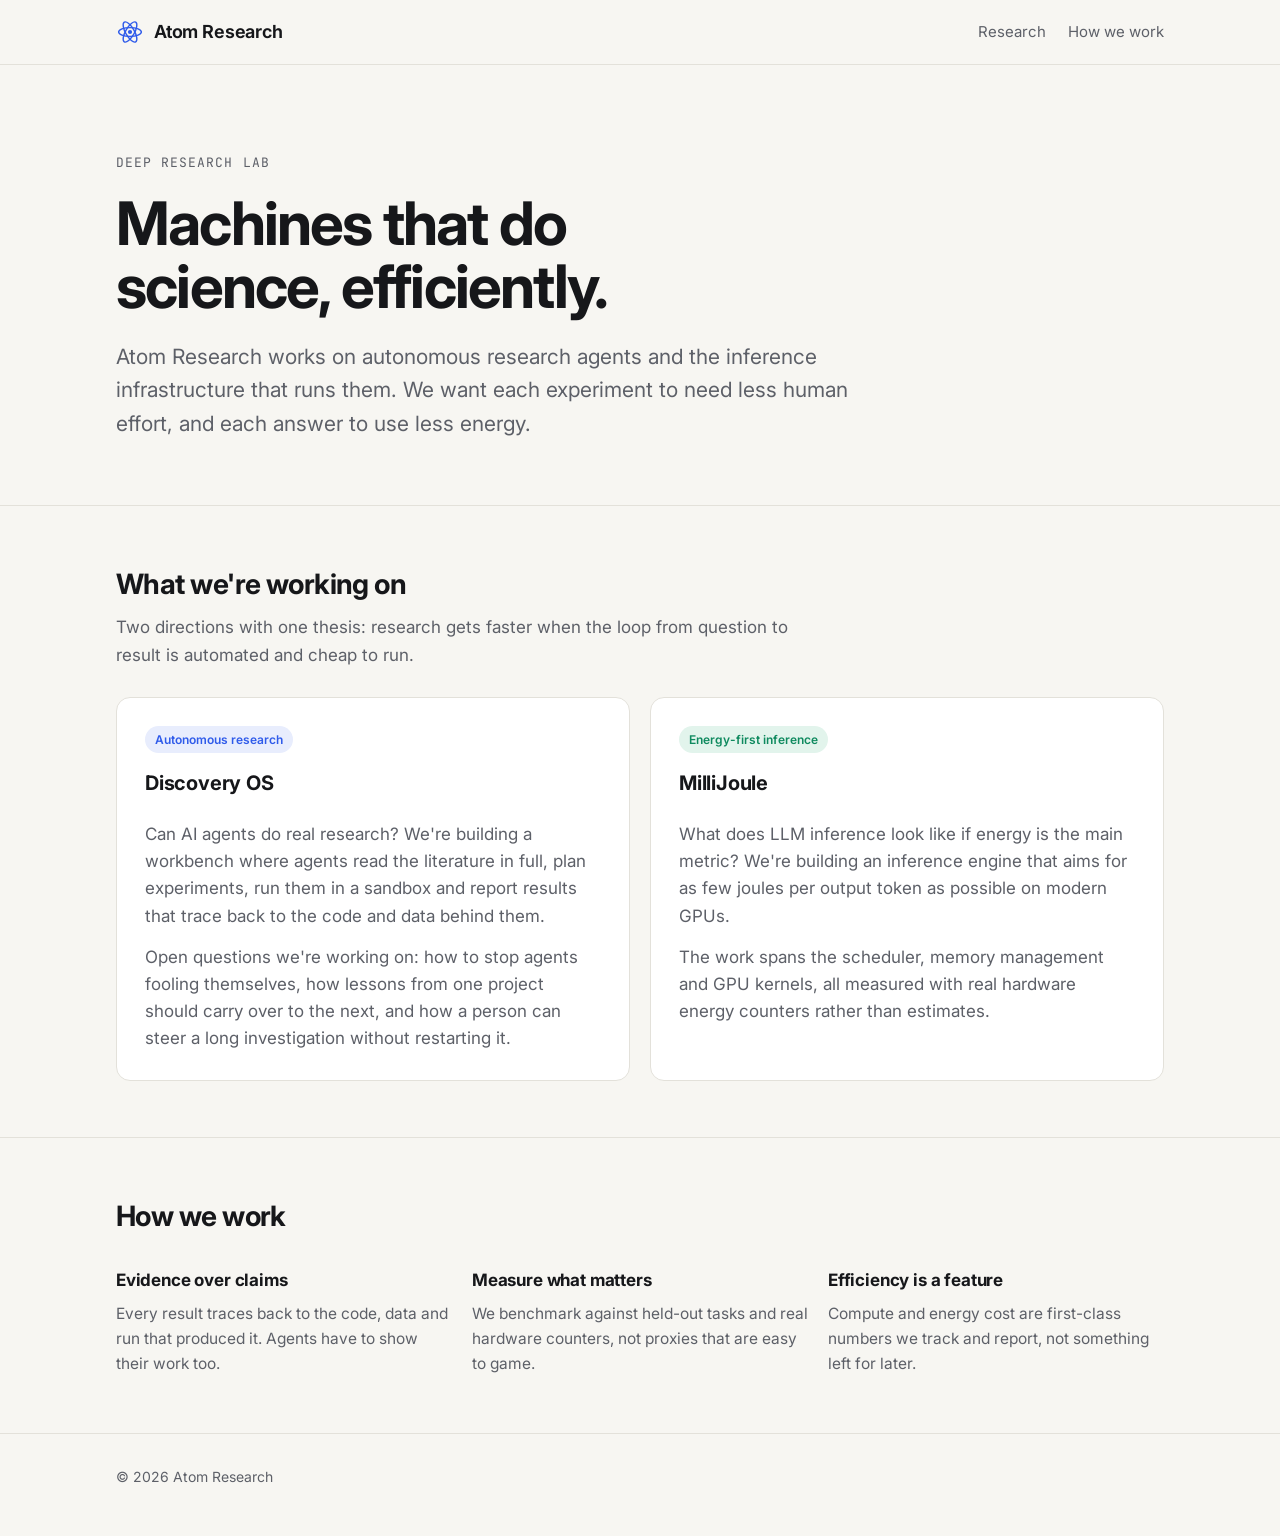
==== index.html @ ffcf3969 "Atom Research lab website Co-Authored-By: Claude Opus 5.5 <noreply@anthropic.com>" ====
<!doctype html>
<html lang="en">
<head>
  <meta charset="utf-8">
  <meta name="viewport" content="width=device-width, initial-scale=1">
  <title>Atom Research</title>
  <meta name="description" content="Atom Research is a deep research lab working on autonomous research agents and energy-efficient AI inference.">
  <link rel="icon" href="favicon.svg" type="image/svg+xml">
  <link rel="preconnect" href="https://fonts.googleapis.com">
  <link rel="preconnect" href="https://fonts.gstatic.com" crossorigin>
  <link href="https://fonts.googleapis.com/css2?family=Inter:wght@400;600;700&family=JetBrains+Mono:wght@400&display=swap" rel="stylesheet">
  <link rel="stylesheet" href="styles.css">
</head>
<body>
  <header class="site-header">
    <div class="wrap">
      <a class="brand" href="./">
        <svg viewBox="0 0 32 32" fill="none" stroke="currentColor" stroke-width="1.6" aria-hidden="true"><ellipse cx="16" cy="16" rx="13" ry="5"/><ellipse cx="16" cy="16" rx="13" ry="5" transform="rotate(60 16 16)"/><ellipse cx="16" cy="16" rx="13" ry="5" transform="rotate(120 16 16)"/><circle cx="16" cy="16" r="2.4" fill="currentColor" stroke="none"/></svg>
        Atom Research
      </a>
      <nav class="nav">
        <a href="#research">Research</a>
        <a href="#about">How we work</a>
      </nav>
    </div>
  </header>

  <main>
    <section class="hero">
      <div class="wrap">
        <p class="eyebrow">Deep research lab</p>
        <h1>Machines that do science, efficiently.</h1>
        <p class="lede">Atom Research works on autonomous research agents and the inference infrastructure that runs them. We want each experiment to need less human effort, and each answer to use less energy.</p>
      </div>
    </section>

    <section class="section" id="research">
      <div class="wrap">
        <div class="section-head">
          <h2>What we're working on</h2>
          <p>Two directions with one thesis: research gets faster when the loop from question to result is automated and cheap to run.</p>
        </div>
        <div class="products">
          <article class="card">
            <span class="tag">Autonomous research</span>
            <h3>Discovery OS</h3>
            <p>Can AI agents do real research? We're building a workbench where agents read the literature in full, plan experiments, run them in a sandbox and report results that trace back to the code and data behind them.</p>
            <p>Open questions we're working on: how to stop agents fooling themselves, how lessons from one project should carry over to the next, and how a person can steer a long investigation without restarting it.</p>
          </article>
          <article class="card energy">
            <span class="tag">Energy-first inference</span>
            <h3>MilliJoule</h3>
            <p>What does LLM inference look like if energy is the main metric? We're building an inference engine that aims for as few joules per output token as possible on modern GPUs.</p>
            <p>The work spans the scheduler, memory management and GPU kernels, all measured with real hardware energy counters rather than estimates.</p>
          </article>
        </div>
      </div>
    </section>

    <section class="section" id="about">
      <div class="wrap">
        <div class="section-head">
          <h2>How we work</h2>
        </div>
        <div class="points">
          <div class="point">
            <h3>Evidence over claims</h3>
            <p>Every result traces back to the code, data and run that produced it. Agents have to show their work too.</p>
          </div>
          <div class="point">
            <h3>Measure what matters</h3>
            <p>We benchmark against held-out tasks and real hardware counters, not proxies that are easy to game.</p>
          </div>
          <div class="point">
            <h3>Efficiency is a feature</h3>
            <p>Compute and energy cost are first-class numbers we track and report, not something left for later.</p>
          </div>
        </div>
      </div>
    </section>
  </main>

  <footer class="site-footer">
    <div class="wrap">
      <span>© 2026 Atom Research</span>
    </div>
  </footer>
</body>
</html>
---- styles.css ----
:root {
  --bg: #f7f6f2;
  --surface: #ffffff;
  --ink: #16171a;
  --muted: #5d6068;
  --line: #e3e1da;
  --accent: #2f5bea;
  --accent-soft: #e8edfd;
  --energy: #0f8a5f;
  --energy-soft: #e2f4ec;
  --radius: 14px;
  --maxw: 1080px;
  color-scheme: light;
}
@media (prefers-color-scheme: dark) {
  :root:not([data-theme="light"]) {
    --bg: #0e0f12;
    --surface: #16181d;
    --ink: #ecedf0;
    --muted: #a0a4ad;
    --line: #2a2d34;
    --accent: #7b9cff;
    --accent-soft: #1c2540;
    --energy: #4fd1a1;
    --energy-soft: #14302a;
    color-scheme: dark;
  }
}

* { box-sizing: border-box; }
html { -webkit-text-size-adjust: 100%; }
body {
  margin: 0;
  background: var(--bg);
  color: var(--ink);
  font-family: "Inter", system-ui, -apple-system, "Segoe UI", sans-serif;
  font-size: 17px;
  line-height: 1.6;
}
a { color: var(--accent); text-decoration: none; }
a:hover { text-decoration: underline; }
img { max-width: 100%; display: block; }
code, .mono { font-family: "JetBrains Mono", ui-monospace, SFMono-Regular, Menlo, monospace; font-size: 0.9em; }

.wrap { max-width: var(--maxw); margin: 0 auto; padding: 0 16px; }

/* header */
.site-header { border-bottom: 1px solid var(--line); }
.site-header .wrap { display: flex; align-items: center; justify-content: space-between; height: 64px; gap: 16px; }
.brand { display: flex; align-items: center; gap: 10px; color: var(--ink); font-weight: 650; letter-spacing: -0.01em; font-size: 18px; }
.brand:hover { text-decoration: none; }
.brand svg { width: 28px; height: 28px; color: var(--accent); }
.nav { display: flex; gap: 22px; font-size: 15px; }
.nav a { color: var(--muted); }
.nav a:hover, .nav a[aria-current="page"] { color: var(--ink); text-decoration: none; }

/* hero */
.hero { padding: 88px 0 64px; }
.eyebrow { font-family: "JetBrains Mono", ui-monospace, monospace; font-size: 13px; letter-spacing: 0.08em; text-transform: uppercase; color: var(--muted); margin: 0 0 18px; }
h1 { font-size: clamp(36px, 6vw, 60px); line-height: 1.05; letter-spacing: -0.03em; margin: 0 0 22px; font-weight: 700; max-width: 16ch; }
.lede { font-size: clamp(18px, 2.2vw, 21px); color: var(--muted); max-width: 60ch; margin: 0; }

h2 { font-size: 28px; letter-spacing: -0.02em; margin: 0 0 8px; }
h3 { font-size: 20px; letter-spacing: -0.01em; margin: 0 0 8px; }
.section { padding: 56px 0; border-top: 1px solid var(--line); }
.section-head { margin-bottom: 28px; }
.section-head p { color: var(--muted); margin: 0; max-width: 62ch; }

/* product cards */
.products { display: grid; grid-template-columns: repeat(2, 1fr); gap: 20px; }
.card {
  background: var(--surface); border: 1px solid var(--line); border-radius: var(--radius);
  padding: 28px; display: flex; flex-direction: column; gap: 14px; color: var(--ink);
  transition: border-color .15s, transform .15s;
}
a.card:hover { text-decoration: none; border-color: var(--accent); transform: translateY(-2px); }
.card .tag { align-self: flex-start; font-size: 12px; font-weight: 600; padding: 4px 10px; border-radius: 999px; background: var(--accent-soft); color: var(--accent); }
.card.energy .tag { background: var(--energy-soft); color: var(--energy); }
.card p { margin: 0; color: var(--muted); }
.card .more { margin-top: auto; font-weight: 600; color: var(--accent); }
.card.energy .more { color: var(--energy); }

.points { display: grid; grid-template-columns: repeat(3, 1fr); gap: 20px; }
.point h3 { font-size: 17px; }
.point p { margin: 0; color: var(--muted); font-size: 15.5px; }

/* product page */
.feature-list { display: grid; grid-template-columns: repeat(2, 1fr); gap: 16px; padding: 0; margin: 0; list-style: none; }
.feature-list li { background: var(--surface); border: 1px solid var(--line); border-radius: var(--radius); padding: 20px; }
.feature-list li strong { display: block; margin-bottom: 4px; }
.feature-list li span { color: var(--muted); font-size: 15.5px; }

.gallery { display: grid; grid-template-columns: repeat(2, 1fr); gap: 20px; }
.shot { margin: 0; background: var(--surface); border: 1px solid var(--line); border-radius: var(--radius); overflow: hidden; }
.shot img { width: 100%; height: auto; border-bottom: 1px solid var(--line); }
.shot figcaption { padding: 12px 16px; font-size: 14.5px; color: var(--muted); }
.shot.wide { grid-column: 1 / -1; }

.stats { display: grid; grid-template-columns: repeat(3, 1fr); gap: 16px; }
.stat { background: var(--surface); border: 1px solid var(--line); border-radius: var(--radius); padding: 20px; }
.stat .num { font-size: 30px; font-weight: 700; letter-spacing: -0.02em; font-variant-numeric: tabular-nums; }
.stat .label { color: var(--muted); font-size: 14.5px; }

.note { background: var(--surface); border: 1px dashed var(--line); border-radius: var(--radius); padding: 20px; color: var(--muted); }
.cta { display: inline-block; margin-top: 8px; padding: 10px 18px; border-radius: 10px; background: var(--ink); color: var(--bg); font-weight: 600; font-size: 15px; }
.cta:hover { text-decoration: none; opacity: .9; }

.site-footer { border-top: 1px solid var(--line); padding: 32px 0 48px; color: var(--muted); font-size: 14px; }
.site-footer .wrap { display: flex; justify-content: space-between; gap: 16px; flex-wrap: wrap; }

@media (max-width: 760px) {
  .products, .points, .feature-list, .gallery, .stats { grid-template-columns: 1fr; }
  .hero { padding: 56px 0 40px; }
  .nav { gap: 14px; }
  .nav .hide-sm { display: none; }
}
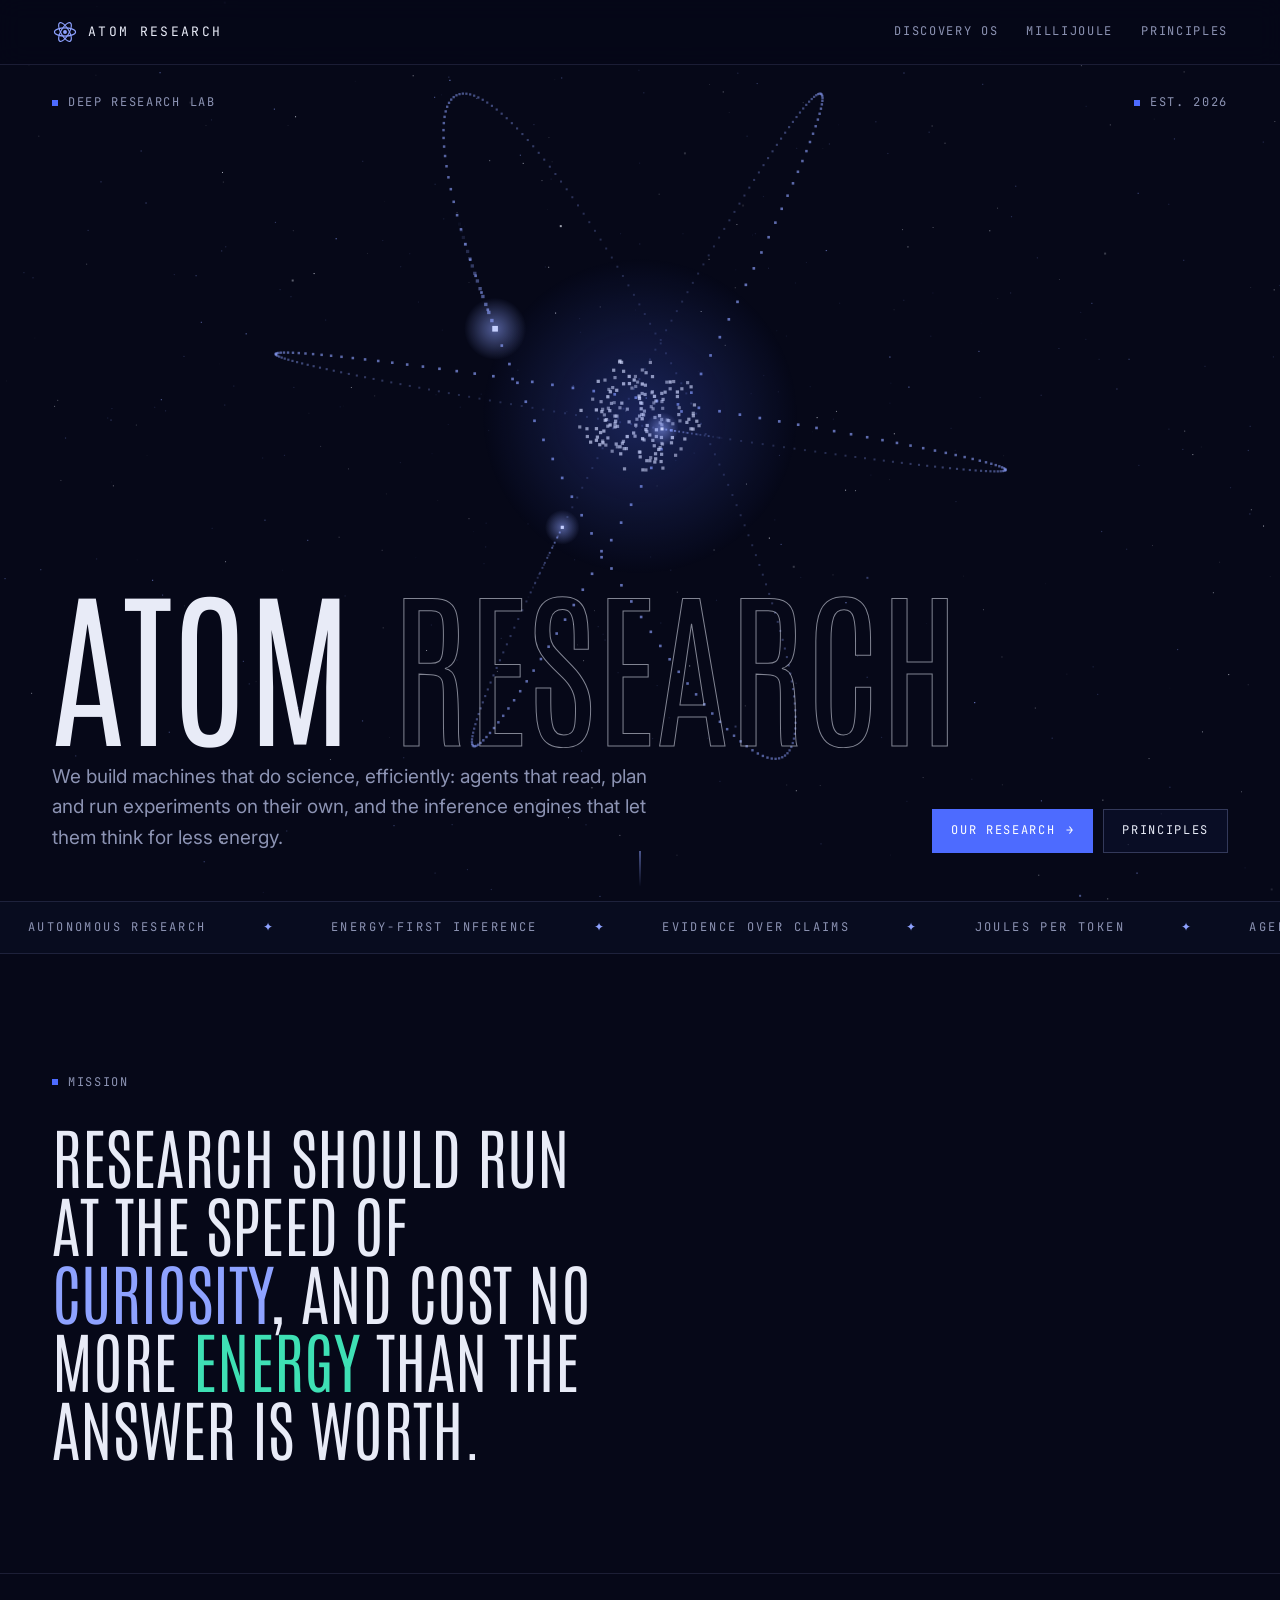
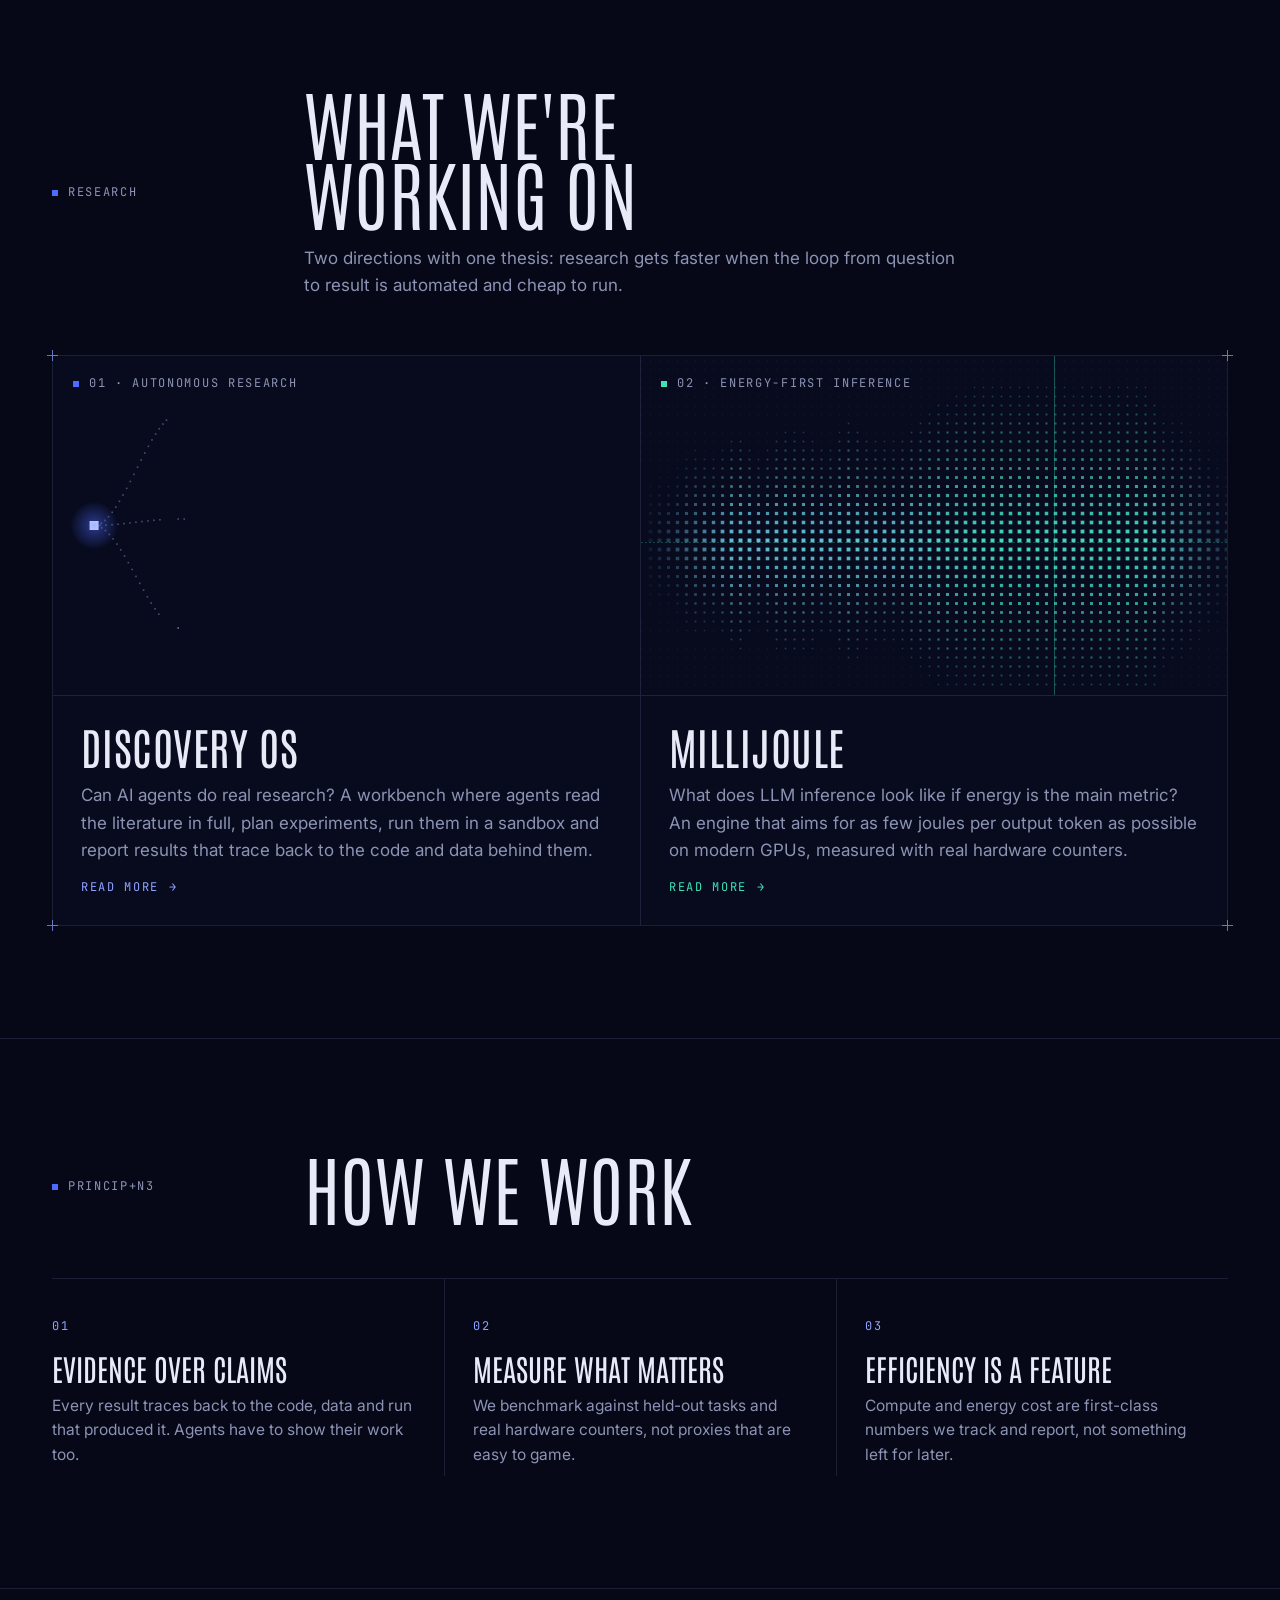
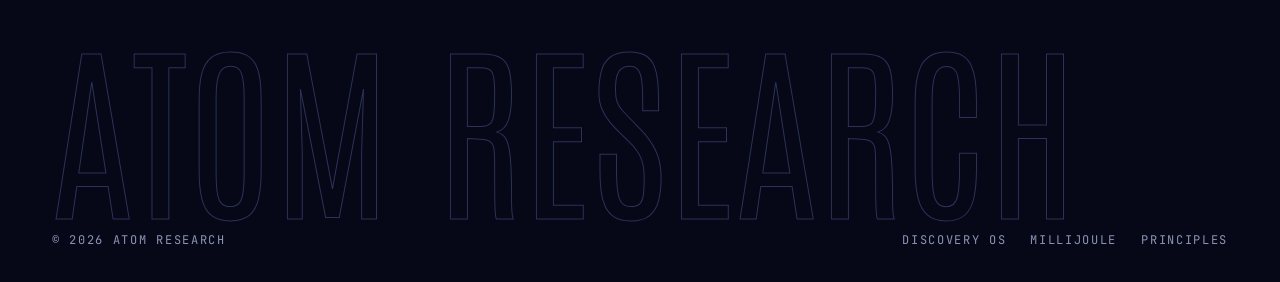
==== commit 1e959ddb: "Redesign: space theme, particle animations, product pages for Discovery OS and MilliJoule Co-Authore" ====
--- a/index.html
+++ b/index.html
@@ -5,85 +5,143 @@
   <meta name="viewport" content="width=device-width, initial-scale=1">
   <title>Atom Research</title>
   <meta name="description" content="Atom Research is a deep research lab working on autonomous research agents and energy-efficient AI inference.">
+  <meta property="og:title" content="Atom Research">
+  <meta property="og:description" content="A deep research lab building machines that do science, efficiently.">
   <link rel="icon" href="favicon.svg" type="image/svg+xml">
   <link rel="preconnect" href="https://fonts.googleapis.com">
   <link rel="preconnect" href="https://fonts.gstatic.com" crossorigin>
-  <link href="https://fonts.googleapis.com/css2?family=Inter:wght@400;600;700&family=JetBrains+Mono:wght@400&display=swap" rel="stylesheet">
+  <link href="https://fonts.googleapis.com/css2?family=Antonio:wght@200;300;400&family=Inter:wght@400;600&family=JetBrains+Mono:wght@400&display=swap" rel="stylesheet">
   <link rel="stylesheet" href="styles.css">
 </head>
 <body>
-  <header class="site-header">
-    <div class="wrap">
-      <a class="brand" href="./">
-        <svg viewBox="0 0 32 32" fill="none" stroke="currentColor" stroke-width="1.6" aria-hidden="true"><ellipse cx="16" cy="16" rx="13" ry="5"/><ellipse cx="16" cy="16" rx="13" ry="5" transform="rotate(60 16 16)"/><ellipse cx="16" cy="16" rx="13" ry="5" transform="rotate(120 16 16)"/><circle cx="16" cy="16" r="2.4" fill="currentColor" stroke="none"/></svg>
-        Atom Research
-      </a>
-      <nav class="nav">
-        <a href="#research">Research</a>
-        <a href="#about">How we work</a>
-      </nav>
-    </div>
-  </header>
+  <canvas class="stars" data-viz="stars" aria-hidden="true"></canvas>
+  <div class="page">
+    <header class="site-header">
+      <div class="wrap">
+        <a class="brand" href="./" aria-label="Atom Research home">
+          <svg viewBox="0 0 32 32" fill="none" stroke="currentColor" stroke-width="1.4" aria-hidden="true"><ellipse cx="16" cy="16" rx="13" ry="5"/><ellipse cx="16" cy="16" rx="13" ry="5" transform="rotate(60 16 16)"/><ellipse cx="16" cy="16" rx="13" ry="5" transform="rotate(120 16 16)"/><circle cx="16" cy="16" r="2.4" fill="currentColor" stroke="none"/></svg>
+          <span>Atom Research</span>
+        </a>
+        <nav class="nav">
+          <a href="discovery-os.html">Discovery OS</a>
+          <a href="millijoule.html">MilliJoule</a>
+          <a class="hide-sm" href="#principles">Principles</a>
+        </nav>
+      </div>
+    </header>
 
-  <main>
-    <section class="hero">
-      <div class="wrap">
-        <p class="eyebrow">Deep research lab</p>
-        <h1>Machines that do science, efficiently.</h1>
-        <p class="lede">Atom Research works on autonomous research agents and the inference infrastructure that runs them. We want each experiment to need less human effort, and each answer to use less energy.</p>
-      </div>
-    </section>
+    <main>
+      <section class="hero">
+        <canvas class="hero-canvas" data-viz="atom" aria-hidden="true"></canvas>
+        <div class="wrap">
+          <div class="hero-top fade-in">
+            <span class="label" data-scramble>Deep research lab</span>
+            <span class="label" data-scramble>Est. 2026</span>
+          </div>
+          <div>
+          <h1 class="mega">
+            <span class="line"><span>Atom <span class="dim">Research</span></span></span>
+          </h1>
+          <div class="hero-foot fade-in">
+            <p>We build machines that do science, efficiently: agents that read, plan and run experiments on their own, and the inference engines that let them think for less energy.</p>
+            <div class="btns">
+              <a class="btn solid" href="#research">Our research <span class="arrow">→</span></a>
+              <a class="btn" href="#principles">Principles</a>
+            </div>
+          </div>
+          </div>
+        </div>
+        <div class="scroll-cue" aria-hidden="true"></div>
+      </section>
 
-    <section class="section" id="research">
-      <div class="wrap">
-        <div class="section-head">
-          <h2>What we're working on</h2>
-          <p>Two directions with one thesis: research gets faster when the loop from question to result is automated and cheap to run.</p>
-        </div>
-        <div class="products">
-          <article class="card">
-            <span class="tag">Autonomous research</span>
-            <h3>Discovery OS</h3>
-            <p>Can AI agents do real research? We're building a workbench where agents read the literature in full, plan experiments, run them in a sandbox and report results that trace back to the code and data behind them.</p>
-            <p>Open questions we're working on: how to stop agents fooling themselves, how lessons from one project should carry over to the next, and how a person can steer a long investigation without restarting it.</p>
-          </article>
-          <article class="card energy">
-            <span class="tag">Energy-first inference</span>
-            <h3>MilliJoule</h3>
-            <p>What does LLM inference look like if energy is the main metric? We're building an inference engine that aims for as few joules per output token as possible on modern GPUs.</p>
-            <p>The work spans the scheduler, memory management and GPU kernels, all measured with real hardware energy counters rather than estimates.</p>
-          </article>
+      <div class="marquee" aria-hidden="true">
+        <div class="marquee-track">
+          <span>Autonomous research<i>✦</i></span><span>Energy-first inference<i>✦</i></span><span>Evidence over claims<i>✦</i></span><span>Joules per token<i>✦</i></span><span>Agents that show their work<i>✦</i></span><span>Measure what matters<i>✦</i></span>
+          <span>Autonomous research<i>✦</i></span><span>Energy-first inference<i>✦</i></span><span>Evidence over claims<i>✦</i></span><span>Joules per token<i>✦</i></span><span>Agents that show their work<i>✦</i></span><span>Measure what matters<i>✦</i></span>
         </div>
       </div>
-    </section>
 
-    <section class="section" id="about">
-      <div class="wrap">
-        <div class="section-head">
-          <h2>How we work</h2>
+      <section class="section">
+        <div class="wrap">
+          <span class="label reveal" data-scramble>Mission</span>
+          <p class="statement reveal d1" style="margin-top:28px">Research should run at the speed of <em>curiosity</em>, and cost no more <span class="en">energy</span> than the answer is worth.</p>
         </div>
-        <div class="points">
-          <div class="point">
-            <h3>Evidence over claims</h3>
-            <p>Every result traces back to the code, data and run that produced it. Agents have to show their work too.</p>
+      </section>
+
+      <section class="section" id="research">
+        <div class="wrap">
+          <div class="section-head reveal">
+            <span class="label" data-scramble>Research</span>
+            <div>
+              <h2>What we're<br>working on</h2>
+              <p>Two directions with one thesis: research gets faster when the loop from question to result is automated and cheap to run.</p>
+            </div>
           </div>
-          <div class="point">
-            <h3>Measure what matters</h3>
-            <p>We benchmark against held-out tasks and real hardware counters, not proxies that are easy to game.</p>
-          </div>
-          <div class="point">
-            <h3>Efficiency is a feature</h3>
-            <p>Compute and energy cost are first-class numbers we track and report, not something left for later.</p>
+          <div class="panels reveal d1">
+            <span class="plus tl"></span><span class="plus tr"></span><span class="plus bl"></span><span class="plus br"></span>
+            <a class="panel" href="discovery-os.html">
+              <div class="viz">
+                <span class="label">01 · Autonomous research</span>
+                <canvas data-viz="tree" aria-hidden="true"></canvas>
+              </div>
+              <div class="body">
+                <h3>Discovery OS</h3>
+                <p>Can AI agents do real research? A workbench where agents read the literature in full, plan experiments, run them in a sandbox and report results that trace back to the code and data behind them.</p>
+                <span class="go">Read more <span class="arrow">→</span></span>
+              </div>
+            </a>
+            <a class="panel energy" href="millijoule.html">
+              <div class="viz">
+                <span class="label energy">02 · Energy-first inference</span>
+                <canvas data-viz="power" aria-hidden="true"></canvas>
+              </div>
+              <div class="body">
+                <h3>MilliJoule</h3>
+                <p>What does LLM inference look like if energy is the main metric? An engine that aims for as few joules per output token as possible on modern GPUs, measured with real hardware counters.</p>
+                <span class="go">Read more <span class="arrow">→</span></span>
+              </div>
+            </a>
           </div>
         </div>
+      </section>
+
+      <section class="section" id="principles">
+        <div class="wrap">
+          <div class="section-head reveal">
+            <span class="label" data-scramble>Principles</span>
+            <div><h2>How we work</h2></div>
+          </div>
+          <div class="principles">
+            <div class="principle reveal">
+              <span class="n">01</span>
+              <h3>Evidence over claims</h3>
+              <p>Every result traces back to the code, data and run that produced it. Agents have to show their work too.</p>
+            </div>
+            <div class="principle reveal d1">
+              <span class="n">02</span>
+              <h3>Measure what matters</h3>
+              <p>We benchmark against held-out tasks and real hardware counters, not proxies that are easy to game.</p>
+            </div>
+            <div class="principle reveal d2">
+              <span class="n">03</span>
+              <h3>Efficiency is a feature</h3>
+              <p>Compute and energy cost are first-class numbers we track and report, not something left for later.</p>
+            </div>
+          </div>
+        </div>
+      </section>
+    </main>
+
+    <footer class="site-footer">
+      <div class="wrap">
+        <p class="footer-mega" aria-hidden="true">Atom Research</p>
+        <div class="footer-row">
+          <span>© 2026 Atom Research</span>
+          <nav><a href="discovery-os.html">Discovery OS</a><a href="millijoule.html">MilliJoule</a><a href="#principles">Principles</a></nav>
+        </div>
       </div>
-    </section>
-  </main>
-
-  <footer class="site-footer">
-    <div class="wrap">
-      <span>© 2026 Atom Research</span>
-    </div>
-  </footer>
+    </footer>
+  </div>
+  <script src="site.js"></script>
 </body>
 </html>
--- a/styles.css
+++ b/styles.css
@@ -1,116 +1,263 @@
 :root {
-  --bg: #f7f6f2;
-  --surface: #ffffff;
-  --ink: #16171a;
-  --muted: #5d6068;
-  --line: #e3e1da;
-  --accent: #2f5bea;
-  --accent-soft: #e8edfd;
-  --energy: #0f8a5f;
-  --energy-soft: #e2f4ec;
-  --radius: 14px;
-  --maxw: 1080px;
-  color-scheme: light;
-}
-@media (prefers-color-scheme: dark) {
-  :root:not([data-theme="light"]) {
-    --bg: #0e0f12;
-    --surface: #16181d;
-    --ink: #ecedf0;
-    --muted: #a0a4ad;
-    --line: #2a2d34;
-    --accent: #7b9cff;
-    --accent-soft: #1c2540;
-    --energy: #4fd1a1;
-    --energy-soft: #14302a;
-    color-scheme: dark;
-  }
+  --space: #060818;
+  --space-2: #0b0f26;
+  --panel: #0d1230;
+  --ink: #e8ebf7;
+  --muted: #8c93b3;
+  --faint: #4a5175;
+  --line: rgba(160, 172, 230, 0.14);
+  --line-strong: rgba(160, 172, 230, 0.28);
+  --accent: #4d6bff;
+  --accent-hi: #8ea2ff;
+  --energy: #3ee0b4;
+  --maxw: 1240px;
+  --display: "Antonio", "Arial Narrow", sans-serif;
+  --mono: "JetBrains Mono", ui-monospace, SFMono-Regular, Menlo, monospace;
+  --sans: "Inter", system-ui, -apple-system, "Segoe UI", sans-serif;
+  color-scheme: dark;
 }
 
 * { box-sizing: border-box; }
-html { -webkit-text-size-adjust: 100%; }
+html { -webkit-text-size-adjust: 100%; scroll-behavior: smooth; }
 body {
   margin: 0;
-  background: var(--bg);
+  background: var(--space);
   color: var(--ink);
-  font-family: "Inter", system-ui, -apple-system, "Segoe UI", sans-serif;
+  font-family: var(--sans);
   font-size: 17px;
   line-height: 1.6;
-}
-a { color: var(--accent); text-decoration: none; }
-a:hover { text-decoration: underline; }
+  overflow-x: hidden;
+}
+a { color: inherit; text-decoration: none; }
 img { max-width: 100%; display: block; }
-code, .mono { font-family: "JetBrains Mono", ui-monospace, SFMono-Regular, Menlo, monospace; font-size: 0.9em; }
-
-.wrap { max-width: var(--maxw); margin: 0 auto; padding: 0 16px; }
+::selection { background: var(--accent); color: #fff; }
+
+/* page-wide starfield */
+.stars { position: fixed; inset: 0; width: 100%; height: 100%; z-index: 0; pointer-events: none; }
+.page { position: relative; z-index: 1; }
+
+.wrap { max-width: var(--maxw); margin: 0 auto; padding: 0 16px; position: relative; }
+@media (min-width: 900px) { .wrap { padding: 0 32px; } }
+
+/* frame lines (crosshair grid) */
+.framed { border-left: 1px solid var(--line); border-right: 1px solid var(--line); }
+.plus { position: absolute; width: 11px; height: 11px; pointer-events: none; color: var(--accent-hi); opacity: .7; }
+.plus::before, .plus::after { content: ""; position: absolute; background: currentColor; }
+.plus::before { left: 5px; top: 0; width: 1px; height: 11px; }
+.plus::after { top: 5px; left: 0; height: 1px; width: 11px; }
+.plus.tl { top: -6px; left: -6px; } .plus.tr { top: -6px; right: -6px; }
+.plus.bl { bottom: -6px; left: -6px; } .plus.br { bottom: -6px; right: -6px; }
+
+/* labels */
+.label {
+  font-family: var(--mono); font-size: 12px; letter-spacing: .14em; text-transform: uppercase;
+  color: var(--muted); display: inline-flex; align-items: center; gap: 10px;
+}
+.label::before { content: ""; width: 6px; height: 6px; background: var(--accent); display: inline-block; }
+.label.energy::before { background: var(--energy); }
 
 /* header */
-.site-header { border-bottom: 1px solid var(--line); }
+.site-header {
+  position: sticky; top: 0; z-index: 20;
+  background: rgba(6, 8, 24, .72);
+  backdrop-filter: blur(12px); -webkit-backdrop-filter: blur(12px);
+  border-bottom: 1px solid var(--line);
+}
 .site-header .wrap { display: flex; align-items: center; justify-content: space-between; height: 64px; gap: 16px; }
-.brand { display: flex; align-items: center; gap: 10px; color: var(--ink); font-weight: 650; letter-spacing: -0.01em; font-size: 18px; }
-.brand:hover { text-decoration: none; }
-.brand svg { width: 28px; height: 28px; color: var(--accent); }
-.nav { display: flex; gap: 22px; font-size: 15px; }
-.nav a { color: var(--muted); }
-.nav a:hover, .nav a[aria-current="page"] { color: var(--ink); text-decoration: none; }
+.brand { display: flex; align-items: center; gap: 10px; font-family: var(--mono); font-size: 13px; letter-spacing: .18em; text-transform: uppercase; }
+.brand svg { width: 26px; height: 26px; color: var(--accent-hi); animation: spin 24s linear infinite; }
+.nav { display: flex; gap: 28px; font-family: var(--mono); font-size: 12px; letter-spacing: .14em; text-transform: uppercase; }
+.nav a { color: var(--muted); transition: color .2s; position: relative; }
+.nav a:hover, .nav a[aria-current="page"] { color: var(--ink); }
+.nav a[aria-current="page"]::after { content: ""; position: absolute; left: 0; right: 0; bottom: -6px; height: 1px; background: var(--accent); }
+@media (max-width: 640px) { .nav { gap: 16px; font-size: 11px; } .nav .hide-sm { display: none; } .brand span { display: none; } }
+
+/* buttons */
+.btns { display: flex; gap: 10px; flex-wrap: wrap; }
+.btn {
+  display: inline-flex; align-items: center; gap: 10px; height: 44px; padding: 0 18px;
+  font-family: var(--mono); font-size: 12px; letter-spacing: .14em; text-transform: uppercase;
+  border: 1px solid var(--line-strong); color: var(--ink); background: rgba(13, 18, 48, .6);
+  transition: background .2s, border-color .2s, transform .2s;
+}
+.btn:hover { border-color: var(--accent-hi); transform: translateY(-1px); }
+.btn.solid { background: var(--accent); border-color: var(--accent); color: #fff; }
+.btn.solid:hover { background: #5f7bff; }
+.btn .arrow { transition: transform .2s; }
+.btn:hover .arrow { transform: translateX(3px); }
 
 /* hero */
-.hero { padding: 88px 0 64px; }
-.eyebrow { font-family: "JetBrains Mono", ui-monospace, monospace; font-size: 13px; letter-spacing: 0.08em; text-transform: uppercase; color: var(--muted); margin: 0 0 18px; }
-h1 { font-size: clamp(36px, 6vw, 60px); line-height: 1.05; letter-spacing: -0.03em; margin: 0 0 22px; font-weight: 700; max-width: 16ch; }
-.lede { font-size: clamp(18px, 2.2vw, 21px); color: var(--muted); max-width: 60ch; margin: 0; }
-
-h2 { font-size: 28px; letter-spacing: -0.02em; margin: 0 0 8px; }
-h3 { font-size: 20px; letter-spacing: -0.01em; margin: 0 0 8px; }
-.section { padding: 56px 0; border-top: 1px solid var(--line); }
-.section-head { margin-bottom: 28px; }
-.section-head p { color: var(--muted); margin: 0; max-width: 62ch; }
-
-/* product cards */
-.products { display: grid; grid-template-columns: repeat(2, 1fr); gap: 20px; }
-.card {
-  background: var(--surface); border: 1px solid var(--line); border-radius: var(--radius);
-  padding: 28px; display: flex; flex-direction: column; gap: 14px; color: var(--ink);
-  transition: border-color .15s, transform .15s;
-}
-a.card:hover { text-decoration: none; border-color: var(--accent); transform: translateY(-2px); }
-.card .tag { align-self: flex-start; font-size: 12px; font-weight: 600; padding: 4px 10px; border-radius: 999px; background: var(--accent-soft); color: var(--accent); }
-.card.energy .tag { background: var(--energy-soft); color: var(--energy); }
-.card p { margin: 0; color: var(--muted); }
-.card .more { margin-top: auto; font-weight: 600; color: var(--accent); }
-.card.energy .more { color: var(--energy); }
-
-.points { display: grid; grid-template-columns: repeat(3, 1fr); gap: 20px; }
-.point h3 { font-size: 17px; }
-.point p { margin: 0; color: var(--muted); font-size: 15.5px; }
+.hero { position: relative; min-height: calc(100svh - 64px); display: flex; flex-direction: column; overflow: hidden; }
+.hero canvas.hero-canvas { position: absolute; inset: 0; width: 100%; height: 100%; }
+.hero .wrap { flex: 1; width: 100%; display: flex; flex-direction: column; justify-content: space-between; padding-bottom: 48px; }
+.hero-top { padding-top: 28px; display: flex; justify-content: space-between; gap: 16px; flex-wrap: wrap; }
+.mega {
+  font-family: var(--display); font-weight: 300; text-transform: uppercase;
+  font-size: clamp(64px, 13.4vw, 196px); line-height: .86; letter-spacing: -0.005em;
+  margin: 0; white-space: nowrap;
+}
+.mega .dim { color: transparent; -webkit-text-stroke: 1px rgba(232, 235, 247, .55); }
+.hero-foot { display: grid; grid-template-columns: minmax(0, 1.2fr) minmax(0, 1fr); gap: 32px; align-items: end; margin-top: 28px; }
+.hero-foot p { margin: 0; color: var(--muted); font-size: clamp(16px, 1.6vw, 19px); max-width: 52ch; }
+.hero-foot .btns { justify-content: flex-end; }
+@media (max-width: 760px) {
+  .hero-foot { grid-template-columns: 1fr; }
+  .hero-foot .btns { justify-content: flex-start; }
+  .mega { white-space: normal; }
+  .scroll-cue { display: none; }
+}
+
+.scroll-cue { position: absolute; left: 50%; bottom: 14px; transform: translateX(-50%); width: 1px; height: 36px; background: linear-gradient(var(--accent-hi), transparent); animation: cue 2.4s ease-in-out infinite; }
+
+/* marquee */
+.marquee { border-top: 1px solid var(--line); border-bottom: 1px solid var(--line); overflow: hidden; background: rgba(11, 15, 38, .6); }
+.marquee-track { display: flex; width: max-content; animation: marquee 40s linear infinite; }
+.marquee span { font-family: var(--mono); font-size: 12px; letter-spacing: .2em; text-transform: uppercase; color: var(--muted); padding: 16px 28px; white-space: nowrap; }
+.marquee span i { font-style: normal; color: var(--accent-hi); margin-left: 56px; }
+
+/* sections */
+.section { position: relative; padding: 112px 0; }
+.section + .section { border-top: 1px solid var(--line); }
+.section-head { display: grid; grid-template-columns: 220px 1fr; gap: 32px; margin-bottom: 56px; }
+.section-head h2 {
+  font-family: var(--display); font-weight: 300; text-transform: uppercase; margin: 0;
+  font-size: clamp(40px, 6vw, 84px); line-height: .92; letter-spacing: 0;
+}
+.section-head p { color: var(--muted); max-width: 60ch; margin: 18px 0 0; }
+@media (max-width: 760px) { .section { padding: 72px 0; } .section-head { grid-template-columns: 1fr; gap: 16px; margin-bottom: 36px; } }
+
+.statement {
+  font-family: var(--display); font-weight: 300; text-transform: uppercase;
+  font-size: clamp(34px, 5.2vw, 72px); line-height: 1.02; margin: 0; max-width: 20ch;
+}
+.statement em { font-style: normal; color: var(--accent-hi); }
+.statement .en { color: var(--energy); }
+
+/* research panels (home) */
+.panels { display: grid; grid-template-columns: 1fr 1fr; border: 1px solid var(--line); position: relative; }
+.panel { position: relative; display: flex; flex-direction: column; min-height: 560px; background: rgba(11, 15, 38, .55); transition: background .3s; }
+.panel + .panel { border-left: 1px solid var(--line); }
+.panel:hover { background: rgba(16, 22, 58, .75); }
+.panel .viz { position: relative; flex: 1; min-height: 340px; border-bottom: 1px solid var(--line); overflow: hidden; }
+.panel .viz canvas { position: absolute; inset: 0; width: 100%; height: 100%; }
+.panel .viz .label { position: absolute; top: 18px; left: 20px; z-index: 1; }
+.panel .body { padding: 28px; display: grid; gap: 14px; }
+.panel h3 { font-family: var(--display); font-weight: 400; text-transform: uppercase; font-size: 44px; line-height: 1; margin: 0; letter-spacing: .01em; }
+.panel p { margin: 0; color: var(--muted); }
+.panel .go { font-family: var(--mono); font-size: 12px; letter-spacing: .14em; text-transform: uppercase; color: var(--accent-hi); display: inline-flex; gap: 10px; align-items: center; }
+.panel.energy .go { color: var(--energy); }
+.panel:hover .go .arrow { transform: translateX(4px); }
+.go .arrow { transition: transform .2s; }
+@media (max-width: 860px) { .panels { grid-template-columns: 1fr; } .panel + .panel { border-left: 0; border-top: 1px solid var(--line); } .panel { min-height: 0; } }
+
+/* numbered principles */
+.principles { display: grid; grid-template-columns: repeat(3, 1fr); border-top: 1px solid var(--line); }
+.principle { padding: 32px 28px 8px 0; }
+.principle + .principle { padding-left: 28px; border-left: 1px solid var(--line); }
+.principle .n { font-family: var(--mono); font-size: 12px; color: var(--accent-hi); letter-spacing: .14em; }
+.principle h3 { font-family: var(--display); font-weight: 400; text-transform: uppercase; font-size: 30px; line-height: 1.05; margin: 14px 0 10px; }
+.principle p { color: var(--muted); margin: 0; font-size: 15.5px; }
+@media (max-width: 860px) { .principles { grid-template-columns: 1fr; } .principle + .principle { padding-left: 0; border-left: 0; border-top: 1px solid var(--line); } }
 
 /* product page */
-.feature-list { display: grid; grid-template-columns: repeat(2, 1fr); gap: 16px; padding: 0; margin: 0; list-style: none; }
-.feature-list li { background: var(--surface); border: 1px solid var(--line); border-radius: var(--radius); padding: 20px; }
-.feature-list li strong { display: block; margin-bottom: 4px; }
-.feature-list li span { color: var(--muted); font-size: 15.5px; }
-
-.gallery { display: grid; grid-template-columns: repeat(2, 1fr); gap: 20px; }
-.shot { margin: 0; background: var(--surface); border: 1px solid var(--line); border-radius: var(--radius); overflow: hidden; }
-.shot img { width: 100%; height: auto; border-bottom: 1px solid var(--line); }
-.shot figcaption { padding: 12px 16px; font-size: 14.5px; color: var(--muted); }
+.p-hero { position: relative; min-height: 78svh; display: flex; overflow: hidden; border-bottom: 1px solid var(--line); }
+.p-hero canvas { position: absolute; inset: 0; width: 100%; height: 100%; }
+.p-hero::after { content: ""; position: absolute; inset: 0; background: linear-gradient(90deg, rgba(6,8,24,.92) 0%, rgba(6,8,24,.55) 45%, rgba(6,8,24,0) 75%); pointer-events: none; }
+.p-hero .wrap { position: relative; z-index: 1; flex: 1; display: flex; flex-direction: column; justify-content: center; padding-top: 56px; padding-bottom: 56px; gap: 22px; }
+.p-hero h1 { font-family: var(--display); font-weight: 300; text-transform: uppercase; font-size: clamp(60px, 10vw, 150px); line-height: .88; margin: 0; }
+.p-hero .lede { color: var(--muted); font-size: clamp(17px, 1.7vw, 20px); max-width: 46ch; margin: 0; }
+@media (max-width: 760px) { .p-hero::after { background: linear-gradient(0deg, rgba(6,8,24,.95) 20%, rgba(6,8,24,.35) 100%); } .p-hero .wrap { justify-content: flex-end; } }
+
+.split { display: grid; grid-template-columns: minmax(0, 1fr) minmax(0, 1fr); gap: 56px; align-items: center; }
+.split p { color: var(--muted); }
+.split p.big { color: var(--ink); font-size: clamp(19px, 2vw, 23px); line-height: 1.5; }
+@media (max-width: 860px) { .split { grid-template-columns: 1fr; gap: 32px; } }
+
+.features { display: grid; grid-template-columns: repeat(3, 1fr); border: 1px solid var(--line); }
+.feature { padding: 28px; border-right: 1px solid var(--line); border-bottom: 1px solid var(--line); background: rgba(11, 15, 38, .5); transition: background .3s; }
+.feature:nth-child(3n) { border-right: 0; }
+.feature:nth-last-child(-n+3) { border-bottom: 0; }
+.feature:hover { background: rgba(16, 22, 58, .8); }
+.feature .n { font-family: var(--mono); font-size: 12px; color: var(--accent-hi); letter-spacing: .14em; }
+.energy-page .feature .n { color: var(--energy); }
+.feature h3 { font-family: var(--display); font-weight: 400; text-transform: uppercase; font-size: 26px; line-height: 1.05; margin: 12px 0 8px; }
+.feature p { color: var(--muted); margin: 0; font-size: 15.5px; }
+@media (max-width: 860px) {
+  .features { grid-template-columns: 1fr; }
+  .feature { border-right: 0 !important; border-bottom: 1px solid var(--line) !important; }
+  .feature:last-child { border-bottom: 0 !important; }
+}
+
+/* loop diagram */
+.loop-diagram { width: 100%; max-width: 520px; margin: 0 auto; display: block; overflow: visible; }
+.loop-diagram .ring { fill: none; stroke: var(--line-strong); stroke-width: 1; stroke-dasharray: 2 6; }
+.loop-diagram .node rect { fill: var(--space-2); stroke: var(--line-strong); }
+.loop-diagram .node text { fill: var(--ink); font-family: var(--mono); font-size: 11px; letter-spacing: .14em; text-anchor: middle; dominant-baseline: middle; }
+.loop-diagram .node.on rect { stroke: var(--accent-hi); fill: #141c4d; }
+.loop-diagram .core { fill: var(--accent); }
+.loop-diagram .core-text { fill: #fff; font-family: var(--display); font-size: 26px; text-anchor: middle; dominant-baseline: middle; letter-spacing: .04em; }
+.loop-diagram .comet { fill: var(--accent-hi); }
+
+/* pipeline (millijoule) */
+.pipeline { display: grid; grid-template-columns: repeat(5, 1fr); border: 1px solid var(--line); position: relative; }
+.stage { padding: 24px 20px; border-right: 1px solid var(--line); position: relative; background: rgba(11, 15, 38, .5); }
+.stage:last-child { border-right: 0; }
+.stage .n { font-family: var(--mono); font-size: 11px; color: var(--energy); letter-spacing: .14em; }
+.stage h3 { font-family: var(--display); font-weight: 400; text-transform: uppercase; font-size: 24px; margin: 10px 0 6px; line-height: 1.05; }
+.stage p { margin: 0; color: var(--muted); font-size: 14.5px; }
+.pipeline .flow { position: absolute; left: 0; right: 0; top: 0; height: 2px; overflow: hidden; }
+.pipeline .flow::after { content: ""; position: absolute; top: 0; left: -30%; width: 30%; height: 2px; background: linear-gradient(90deg, transparent, var(--energy), transparent); animation: flow 3.2s linear infinite; }
+@media (max-width: 960px) { .pipeline { grid-template-columns: 1fr; } .stage { border-right: 0; border-bottom: 1px solid var(--line); } .stage:last-child { border-bottom: 0; } .pipeline .flow { display: none; } }
+
+.rules { list-style: none; margin: 0; padding: 0; border-top: 1px solid var(--line); }
+.rules li { display: grid; grid-template-columns: 64px 1fr; gap: 16px; padding: 22px 0; border-bottom: 1px solid var(--line); }
+.rules li .n { font-family: var(--mono); font-size: 12px; color: var(--energy); letter-spacing: .14em; padding-top: 4px; }
+.rules li strong { display: block; font-weight: 600; margin-bottom: 2px; }
+.rules li span { color: var(--muted); font-size: 15.5px; }
+
+.viz-box { position: relative; aspect-ratio: 4 / 3; border: 1px solid var(--line); background: rgba(11, 15, 38, .5); }
+.viz-box canvas { position: absolute; inset: 0; width: 100%; height: 100%; }
+.viz-box .label { position: absolute; top: 16px; left: 18px; z-index: 1; }
+.viz-box .caption { position: absolute; bottom: 14px; left: 18px; right: 18px; font-family: var(--mono); font-size: 11px; color: var(--faint); letter-spacing: .1em; text-transform: uppercase; }
+
+/* gallery */
+.gallery { display: grid; grid-template-columns: 1fr 1fr; gap: 20px; }
+.shot { margin: 0; border: 1px solid var(--line); background: var(--space-2); overflow: hidden; position: relative; }
+.shot img { width: 100%; height: auto; transition: transform .6s cubic-bezier(.2,.7,.2,1); }
+.shot:hover img { transform: scale(1.02); }
+.shot figcaption { padding: 14px 18px; font-size: 14.5px; color: var(--muted); border-top: 1px solid var(--line); }
 .shot.wide { grid-column: 1 / -1; }
-
-.stats { display: grid; grid-template-columns: repeat(3, 1fr); gap: 16px; }
-.stat { background: var(--surface); border: 1px solid var(--line); border-radius: var(--radius); padding: 20px; }
-.stat .num { font-size: 30px; font-weight: 700; letter-spacing: -0.02em; font-variant-numeric: tabular-nums; }
-.stat .label { color: var(--muted); font-size: 14.5px; }
-
-.note { background: var(--surface); border: 1px dashed var(--line); border-radius: var(--radius); padding: 20px; color: var(--muted); }
-.cta { display: inline-block; margin-top: 8px; padding: 10px 18px; border-radius: 10px; background: var(--ink); color: var(--bg); font-weight: 600; font-size: 15px; }
-.cta:hover { text-decoration: none; opacity: .9; }
-
-.site-footer { border-top: 1px solid var(--line); padding: 32px 0 48px; color: var(--muted); font-size: 14px; }
-.site-footer .wrap { display: flex; justify-content: space-between; gap: 16px; flex-wrap: wrap; }
-
-@media (max-width: 760px) {
-  .products, .points, .feature-list, .gallery, .stats { grid-template-columns: 1fr; }
-  .hero { padding: 56px 0 40px; }
-  .nav { gap: 14px; }
-  .nav .hide-sm { display: none; }
-}
+@media (max-width: 760px) { .gallery { grid-template-columns: 1fr; } }
+
+.next { display: flex; justify-content: space-between; align-items: center; gap: 24px; flex-wrap: wrap; }
+.next a.big { font-family: var(--display); font-weight: 300; text-transform: uppercase; font-size: clamp(44px, 7vw, 96px); line-height: .9; transition: color .2s; }
+.next a.big:hover { color: var(--accent-hi); }
+
+/* footer */
+.site-footer { border-top: 1px solid var(--line); padding: 56px 0 32px; overflow: hidden; }
+.footer-mega { font-family: var(--display); font-weight: 300; text-transform: uppercase; font-size: clamp(64px, 15vw, 220px); line-height: .8; color: transparent; -webkit-text-stroke: 1px rgba(142, 162, 255, .28); margin: 0 0 32px; white-space: nowrap; user-select: none; }
+.footer-row { display: flex; justify-content: space-between; gap: 16px; flex-wrap: wrap; font-family: var(--mono); font-size: 12px; letter-spacing: .14em; text-transform: uppercase; color: var(--muted); }
+.footer-row nav { display: flex; gap: 24px; flex-wrap: wrap; }
+.footer-row a:hover { color: var(--ink); }
+
+/* reveal animations */
+.reveal { opacity: 0; transform: translateY(28px); transition: opacity .9s cubic-bezier(.2,.7,.2,1), transform .9s cubic-bezier(.2,.7,.2,1); }
+.reveal.in { opacity: 1; transform: none; }
+.reveal.d1 { transition-delay: .1s; } .reveal.d2 { transition-delay: .2s; } .reveal.d3 { transition-delay: .3s; }
+.mega .line { display: block; overflow: hidden; padding-bottom: .08em; margin-bottom: -.08em; }
+.mega .line > span { display: inline-block; transform: translateY(105%); animation: rise 1.2s cubic-bezier(.2,.7,.2,1) forwards; }
+.mega .line:nth-child(2) > span { animation-delay: .12s; }
+.fade-in { opacity: 0; animation: fadein 1.2s .5s ease forwards; }
+
+@keyframes rise { to { transform: none; } }
+@keyframes fadein { to { opacity: 1; } }
+@keyframes spin { to { transform: rotate(360deg); } }
+@keyframes marquee { to { transform: translateX(-50%); } }
+@keyframes cue { 0%, 100% { opacity: .2; transform: translateX(-50%) scaleY(.6); } 50% { opacity: 1; transform: translateX(-50%) scaleY(1); } }
+@keyframes flow { to { left: 100%; } }
+
+@media (prefers-reduced-motion: reduce) {
+  *, *::before, *::after { animation-duration: .001s !important; animation-iteration-count: 1 !important; transition-duration: .001s !important; }
+  .reveal { opacity: 1; transform: none; }
+  .marquee-track { animation: none; }
+}
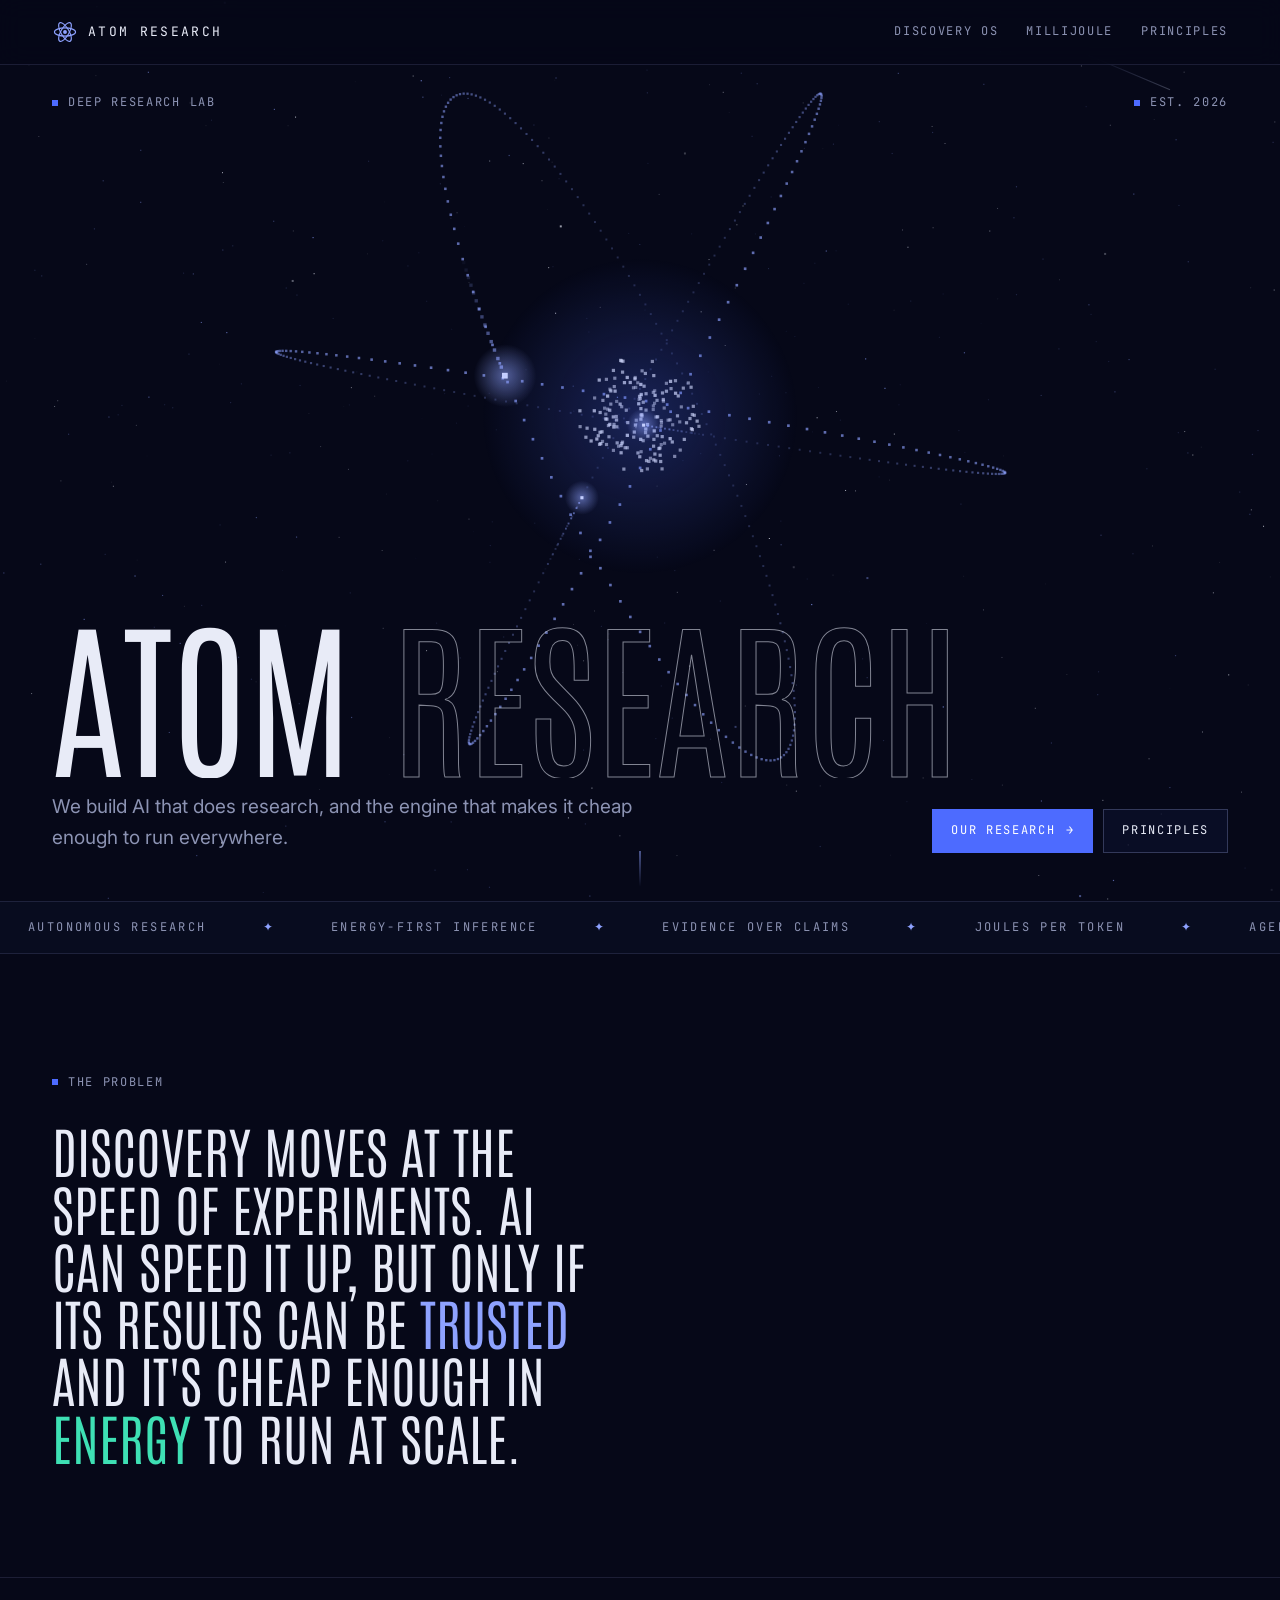
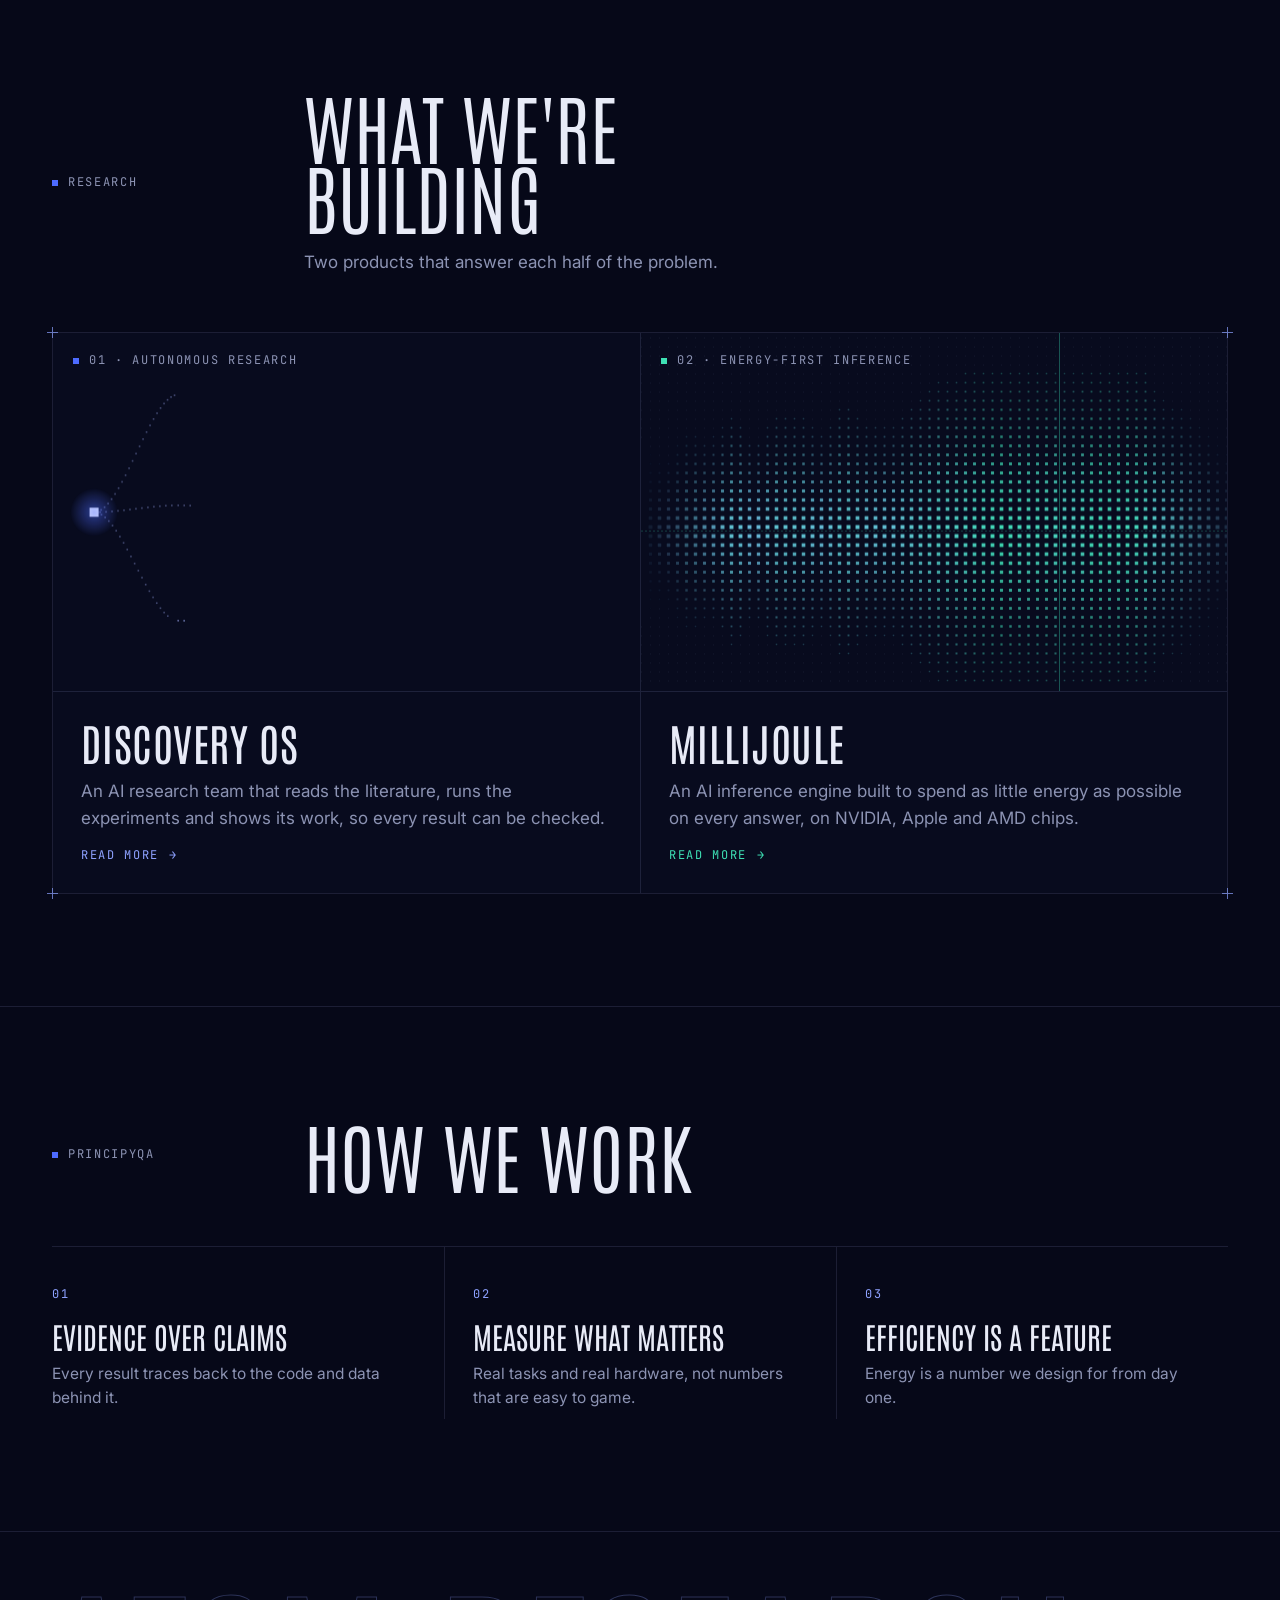
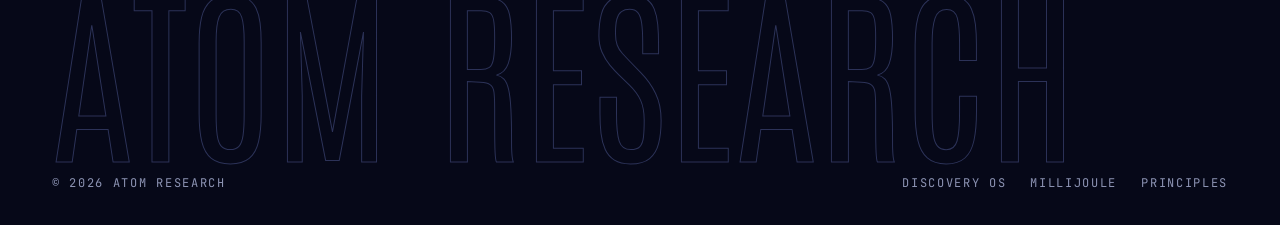
==== commit 140925ac: "Tighter story on every page; MilliJoule platforms and Apple silicon results - Home, Discovery OS and" ====
--- a/index.html
+++ b/index.html
@@ -43,7 +43,7 @@
             <span class="line"><span>Atom <span class="dim">Research</span></span></span>
           </h1>
           <div class="hero-foot fade-in">
-            <p>We build machines that do science, efficiently: agents that read, plan and run experiments on their own, and the inference engines that let them think for less energy.</p>
+            <p>We build AI that does research, and the engine that makes it cheap enough to run everywhere.</p>
             <div class="btns">
               <a class="btn solid" href="#research">Our research <span class="arrow">→</span></a>
               <a class="btn" href="#principles">Principles</a>
@@ -63,8 +63,8 @@
 
       <section class="section">
         <div class="wrap">
-          <span class="label reveal" data-scramble>Mission</span>
-          <p class="statement reveal d1" style="margin-top:28px">Research should run at the speed of <em>curiosity</em>, and cost no more <span class="en">energy</span> than the answer is worth.</p>
+          <span class="label reveal" data-scramble>The problem</span>
+          <p class="statement reveal d1" style="margin-top:28px">Discovery moves at the speed of experiments. AI can speed it up, but only if its results can be <em>trusted</em> and it's cheap enough in <span class="en">energy</span> to run at scale.</p>
         </div>
       </section>
 
@@ -73,8 +73,8 @@
           <div class="section-head reveal">
             <span class="label" data-scramble>Research</span>
             <div>
-              <h2>What we're<br>working on</h2>
-              <p>Two directions with one thesis: research gets faster when the loop from question to result is automated and cheap to run.</p>
+              <h2>What we're<br>building</h2>
+              <p>Two products that answer each half of the problem.</p>
             </div>
           </div>
           <div class="panels reveal d1">
@@ -86,7 +86,7 @@
               </div>
               <div class="body">
                 <h3>Discovery OS</h3>
-                <p>Can AI agents do real research? A workbench where agents read the literature in full, plan experiments, run them in a sandbox and report results that trace back to the code and data behind them.</p>
+                <p>An AI research team that reads the literature, runs the experiments and shows its work, so every result can be checked.</p>
                 <span class="go">Read more <span class="arrow">→</span></span>
               </div>
             </a>
@@ -97,7 +97,7 @@
               </div>
               <div class="body">
                 <h3>MilliJoule</h3>
-                <p>What does LLM inference look like if energy is the main metric? An engine that aims for as few joules per output token as possible on modern GPUs, measured with real hardware counters.</p>
+                <p>An AI inference engine built to spend as little energy as possible on every answer, on NVIDIA, Apple and AMD chips.</p>
                 <span class="go">Read more <span class="arrow">→</span></span>
               </div>
             </a>
@@ -115,17 +115,17 @@
             <div class="principle reveal">
               <span class="n">01</span>
               <h3>Evidence over claims</h3>
-              <p>Every result traces back to the code, data and run that produced it. Agents have to show their work too.</p>
+              <p>Every result traces back to the code and data behind it.</p>
             </div>
             <div class="principle reveal d1">
               <span class="n">02</span>
               <h3>Measure what matters</h3>
-              <p>We benchmark against held-out tasks and real hardware counters, not proxies that are easy to game.</p>
+              <p>Real tasks and real hardware, not numbers that are easy to game.</p>
             </div>
             <div class="principle reveal d2">
               <span class="n">03</span>
               <h3>Efficiency is a feature</h3>
-              <p>Compute and energy cost are first-class numbers we track and report, not something left for later.</p>
+              <p>Energy is a number we design for from day one.</p>
             </div>
           </div>
         </div>
--- a/styles.css
+++ b/styles.css
@@ -128,7 +128,7 @@
 
 .statement {
   font-family: var(--display); font-weight: 300; text-transform: uppercase;
-  font-size: clamp(34px, 5.2vw, 72px); line-height: 1.02; margin: 0; max-width: 20ch;
+  font-size: clamp(30px, 4.3vw, 60px); line-height: 1.04; margin: 0; max-width: 24ch;
 }
 .statement em { font-style: normal; color: var(--accent-hi); }
 .statement .en { color: var(--energy); }
@@ -220,6 +220,89 @@
 .viz-box .label { position: absolute; top: 16px; left: 18px; z-index: 1; }
 .viz-box .caption { position: absolute; bottom: 14px; left: 18px; right: 18px; font-family: var(--mono); font-size: 11px; color: var(--faint); letter-spacing: .1em; text-transform: uppercase; }
 
+/* results (millijoule mlx) */
+.stats { display: grid; grid-template-columns: repeat(3, 1fr); border: 1px solid var(--line); position: relative; }
+.stat { padding: 30px 28px; border-right: 1px solid var(--line); background: rgba(11, 15, 38, .5); }
+.stat:last-child { border-right: 0; }
+.stat .big { font-family: var(--display); font-weight: 300; font-size: clamp(56px, 7vw, 96px); line-height: .9; color: var(--ink); }
+.stat .big small { font-size: .45em; color: var(--energy); margin-left: 4px; }
+.stat h3 { font-family: var(--mono); font-weight: 400; font-size: 12px; letter-spacing: .14em; text-transform: uppercase; color: var(--energy); margin: 16px 0 8px; }
+.stat p { margin: 0; color: var(--muted); font-size: 15px; }
+@media (max-width: 860px) { .stats { grid-template-columns: 1fr; } .stat { border-right: 0; border-bottom: 1px solid var(--line); } .stat:last-child { border-bottom: 0; } }
+
+.chart { border: 1px solid var(--line); background: rgba(11, 15, 38, .5); padding: 26px 28px 22px; }
+.chart + .chart { margin-top: 20px; }
+.chart-head { display: flex; justify-content: space-between; align-items: baseline; gap: 16px; flex-wrap: wrap; margin-bottom: 18px; }
+.chart-head h3 { font-family: var(--display); font-weight: 400; text-transform: uppercase; font-size: 26px; line-height: 1.05; margin: 0; }
+.chart-head .unit { font-family: var(--mono); font-size: 11px; letter-spacing: .12em; text-transform: uppercase; color: var(--faint); }
+.bars { list-style: none; margin: 0; padding: 0; display: grid; gap: 10px; }
+.bars li { display: grid; grid-template-columns: minmax(150px, 230px) 1fr 108px; gap: 14px; align-items: center; font-size: 14.5px; }
+.bars .name { color: var(--muted); }
+.bars li.us .name { color: var(--ink); font-weight: 600; }
+.bars .track { height: 12px; background: rgba(74, 81, 117, .18); position: relative; overflow: hidden; }
+.bars .track i { position: absolute; inset: 0 auto 0 0; width: var(--w); background: repeating-linear-gradient(90deg, rgba(142,162,255,.55) 0 3px, transparent 3px 5px); transform: scaleX(0); transform-origin: left; transition: transform 1.2s cubic-bezier(.2,.7,.2,1); }
+.bars li.us .track i { background: repeating-linear-gradient(90deg, var(--energy) 0 3px, transparent 3px 5px); }
+.bars li.na .track i { display: none; }
+.reveal.in .bars .track i { transform: scaleX(1); }
+.bars .val { font-family: var(--mono); font-size: 13px; color: var(--ink); text-align: right; white-space: nowrap; }
+.bars li.na .val { color: var(--faint); font-size: 11.5px; white-space: normal; }
+.bars .group { font-family: var(--mono); font-size: 11px; letter-spacing: .14em; text-transform: uppercase; color: var(--faint); padding-top: 10px; display: block; }
+.bars .group:first-child { padding-top: 0; }
+.chart .notes { margin: 18px 0 0; padding: 16px 0 0; border-top: 1px solid var(--line); list-style: none; display: grid; gap: 6px; }
+.chart .notes li { color: var(--muted); font-size: 14px; padding-left: 16px; position: relative; }
+.chart .notes li::before { content: ""; position: absolute; left: 0; top: .62em; width: 6px; height: 1px; background: var(--faint); }
+.chart-pair { display: grid; grid-template-columns: 1fr 1fr; gap: 20px; }
+.chart-pair .chart + .chart { margin-top: 0; }
+.chart-pair .bars li { grid-template-columns: 1fr auto; gap: 5px 12px; }
+.chart-pair .bars .track { grid-column: 1 / -1; grid-row: 2; height: 10px; }
+@media (max-width: 960px) { .chart-pair { grid-template-columns: 1fr; } }
+@media (max-width: 640px) {
+  .chart { padding: 22px 18px 18px; }
+  .bars li { grid-template-columns: 1fr auto; gap: 4px 12px; }
+  .bars .track { grid-column: 1 / -1; grid-row: 2; }
+}
+/* split heading */
+.split-title { font-family: var(--display); font-weight: 300; text-transform: uppercase; font-size: clamp(36px, 4.6vw, 64px); line-height: .95; margin: 20px 0 22px; }
+.split .chart { align-self: center; }
+
+/* story rows (product walkthrough) */
+.story-row { display: grid; grid-template-columns: minmax(0, 5fr) minmax(0, 7fr); gap: 64px; align-items: center; padding: 56px 0; }
+.story-row + .story-row { border-top: 1px solid var(--line); }
+.story-row:first-child { padding-top: 0; }
+.story-row:last-child { padding-bottom: 0; }
+.story-row.flip .story-text { order: 2; }
+.story-text .n { font-family: var(--mono); font-size: 12px; color: var(--accent-hi); letter-spacing: .14em; }
+.story-text h3 { font-family: var(--display); font-weight: 300; text-transform: uppercase; font-size: clamp(34px, 4vw, 56px); line-height: .95; margin: 14px 0 16px; }
+.story-text p { color: var(--muted); font-size: 18px; margin: 0; max-width: 38ch; }
+.story-row .shot { box-shadow: 0 30px 80px -30px rgba(77, 107, 255, .35); }
+@media (max-width: 860px) { .story-row { grid-template-columns: 1fr; gap: 28px; padding: 40px 0; } .story-row.flip .story-text { order: 0; } }
+
+/* platforms (millijoule) */
+.platforms { display: grid; grid-template-columns: repeat(3, 1fr); border: 1px solid var(--line); position: relative; }
+.platform { display: flex; flex-direction: column; gap: 10px; padding: 30px 28px; border-right: 1px solid var(--line); background: rgba(11, 15, 38, .5); transition: background .3s; }
+.platform:last-child { border-right: 0; }
+.platform .chip { align-self: flex-start; font-family: var(--mono); font-size: 11px; letter-spacing: .14em; color: var(--muted); border: 1px solid var(--line-strong); padding: 4px 8px; }
+.platform h3 { font-family: var(--display); font-weight: 400; text-transform: uppercase; font-size: 34px; line-height: 1; margin: 8px 0 0; }
+.platform p { color: var(--muted); margin: 0; font-size: 15.5px; flex: 1; }
+.platform .status { font-family: var(--mono); font-size: 11px; letter-spacing: .14em; text-transform: uppercase; color: var(--faint); margin-top: 14px; }
+.platform.live { background: rgba(62, 224, 180, .05); }
+.platform.live .chip { color: var(--energy); border-color: rgba(62, 224, 180, .45); }
+.platform.live .status { color: var(--energy); }
+.platform.live .arrow { display: inline-block; transition: transform .2s; }
+.platform.live:hover { background: rgba(62, 224, 180, .1); }
+.platform.live:hover .arrow { transform: translateX(4px); }
+@media (max-width: 860px) { .platforms { grid-template-columns: 1fr; } .platform { border-right: 0; border-bottom: 1px solid var(--line); } .platform:last-child { border-bottom: 0; } }
+
+/* breadcrumb, footnotes */
+.crumb { font-family: var(--mono); font-size: 12px; letter-spacing: .14em; text-transform: uppercase; color: var(--muted); }
+.crumb:hover { color: var(--ink); }
+sup { font-family: var(--mono); font-size: .6em; color: var(--energy); margin-left: 2px; }
+.footnotes { list-style: none; margin: 0; padding: 0; counter-reset: fn; display: grid; gap: 10px; max-width: 90ch; }
+.footnotes li { color: var(--faint); font-size: 13.5px; line-height: 1.55; padding-left: 26px; position: relative; }
+.footnotes li:not(.plain) { counter-increment: fn; }
+.footnotes li:not(.plain)::before { content: counter(fn); position: absolute; left: 0; top: 0; font-family: var(--mono); font-size: 11px; color: var(--energy); }
+.footnotes li.plain { padding-left: 0; margin-bottom: 4px; }
+
 /* gallery */
 .gallery { display: grid; grid-template-columns: 1fr 1fr; gap: 20px; }
 .shot { margin: 0; border: 1px solid var(--line); background: var(--space-2); overflow: hidden; position: relative; }
